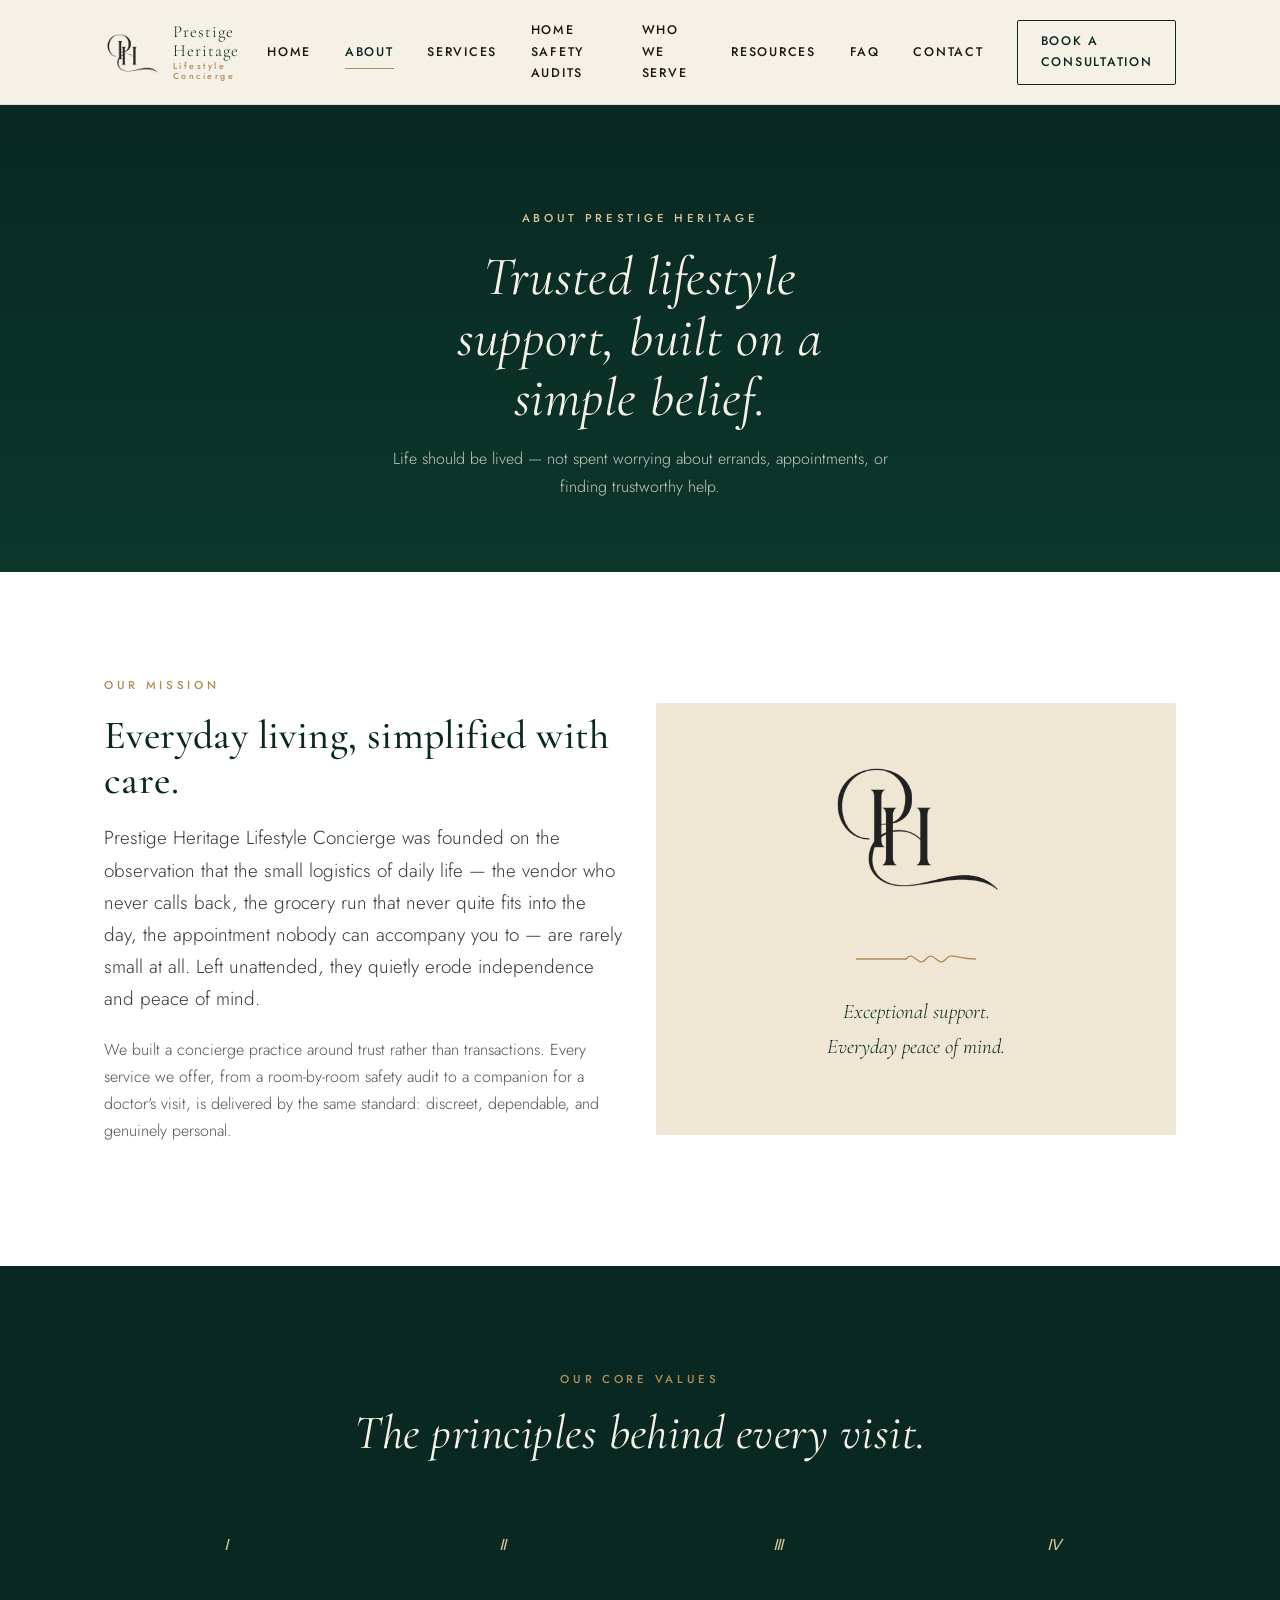
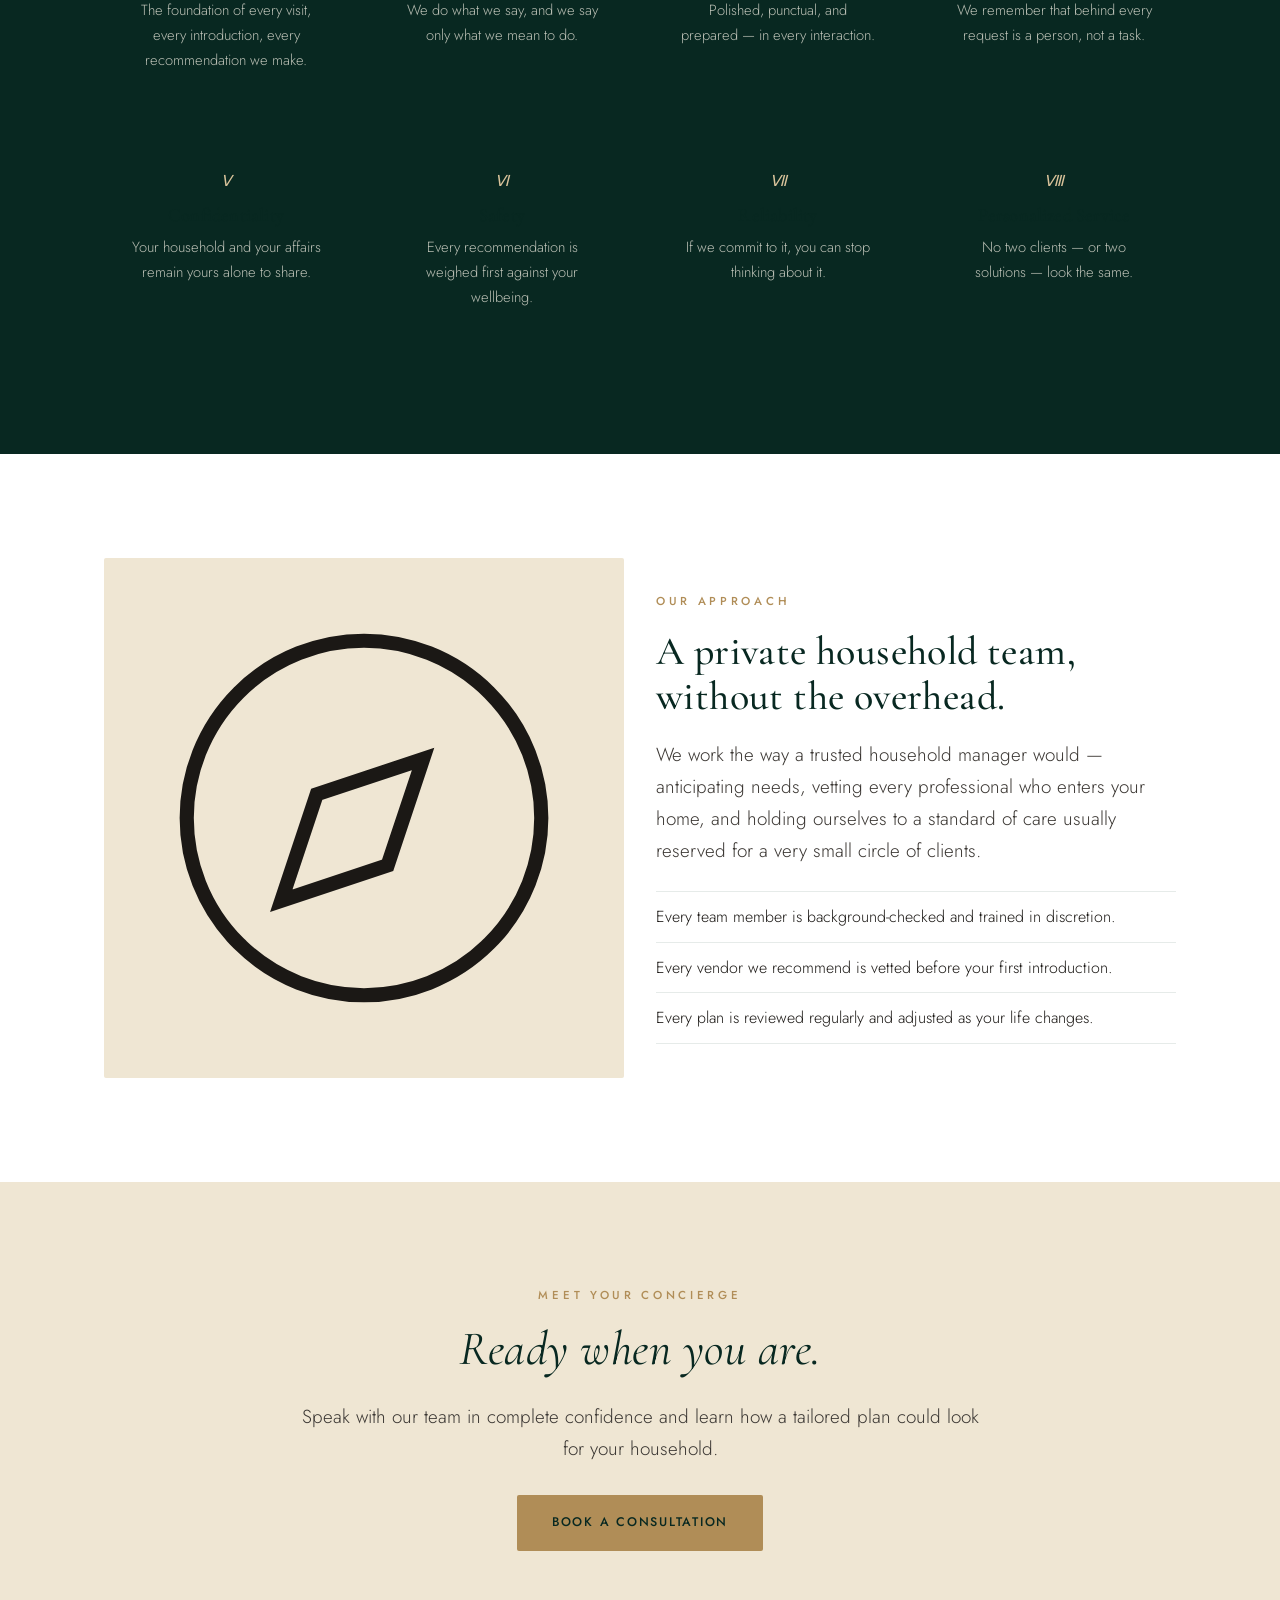
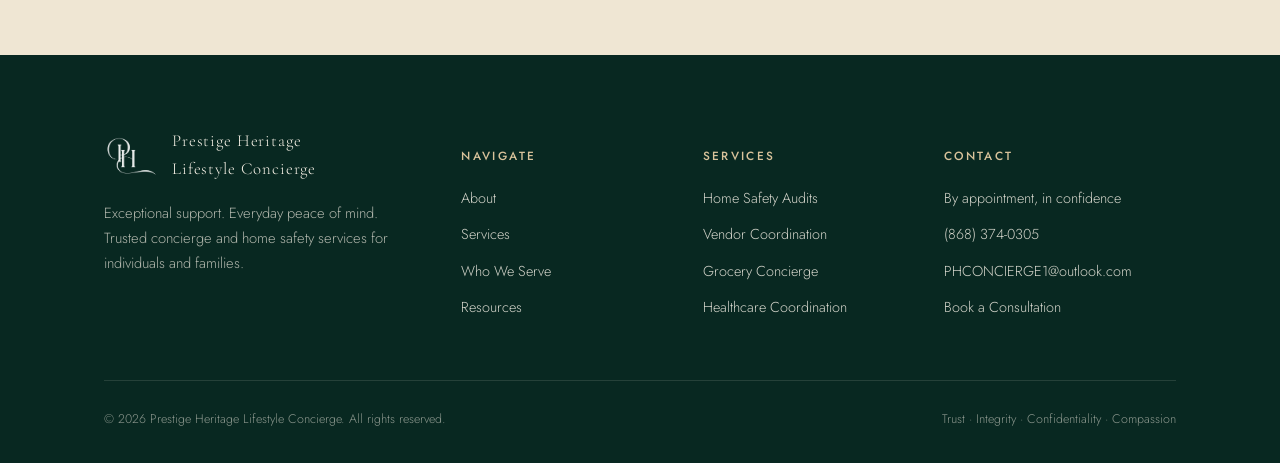
==== about.html @ 0e155824 "Add files via upload" ====
<!DOCTYPE html>
<html lang="en">
<head>
<meta charset="UTF-8">
<meta name="viewport" content="width=device-width, initial-scale=1.0">
<title>About | Prestige Heritage Lifestyle Concierge</title>
<meta name="description" content="Learn about Prestige Heritage Lifestyle Concierge's mission, philosophy and core values.">
<link rel="icon" href="assets/logo.png">
<link rel="stylesheet" href="assets/style.css">
</head>
<body>
  <header class="site-header">
    <div class="header-inner">
      <a href="index.html" class="brand">
        <img src="assets/logo.png" alt="Prestige Heritage Lifestyle Concierge monogram logo">
        <span class="brand-word">Prestige Heritage<small>Lifestyle Concierge</small></span>
      </a>
      <nav class="main-nav" aria-label="Primary">
        <a href="index.html">Home</a>
        <a href="about.html" class="active">About</a>
        <a href="services.html">Services</a>
        <a href="home-safety-audits.html">Home Safety Audits</a>
        <a href="who-we-serve.html">Who We Serve</a>
        <a href="resources.html">Resources</a>
        <a href="faq.html">FAQ</a>
        <a href="contact.html">Contact</a>
        <a href="contact.html" class="nav-cta">Book a Consultation</a>
      </nav>
      <button class="menu-toggle" aria-label="Toggle menu" aria-expanded="false">
        <span></span><span></span><span></span>
      </button>
    </div>
  </header>


  <section class="page-hero">
    <div class="eyebrow"><span>About Prestige Heritage</span></div>
    <h1>Trusted lifestyle support, built on a simple belief.</h1>
    <p>Life should be lived — not spent worrying about errands, appointments, or finding trustworthy help.</p>
  </section>

  <section class="bg-white">
    <div class="container grid grid-2" style="align-items:center;">
      <div class="reveal">
        <div class="eyebrow"><span>Our Mission</span></div>
        <h2 class="h-lg">Everyday living, simplified with care.</h2>
        <p class="lede">Prestige Heritage Lifestyle Concierge was founded on the observation that the small logistics of daily life — the vendor who never calls back, the grocery run that never quite fits into the day, the appointment nobody can accompany you to — are rarely small at all. Left unattended, they quietly erode independence and peace of mind.</p>
        <p style="color:#55504a;">We built a concierge practice around trust rather than transactions. Every service we offer, from a room-by-room safety audit to a companion for a doctor's visit, is delivered by the same standard: discreet, dependable, and genuinely personal.</p>
      </div>
      <div class="reveal" style="background:var(--cream-2);border-radius:var(--radius);padding:3rem;text-align:center;">
        <img src="assets/logo.png" alt="Prestige Heritage Lifestyle Concierge monogram" style="width:180px;margin:0 auto 1.5rem;">
        <svg class="flourish-divider" viewBox="0 0 120 22" fill="none" xmlns="http://www.w3.org/2000/svg" aria-hidden="true">
<path d="M0 11H50" stroke-linecap="round"/>
<path d="M50 11C58 1 62 21 70 11C78 1 82 21 90 11C96 4 100 11 120 11" stroke-linecap="round" stroke-linejoin="round"/>
</svg>
        <p style="font-family:var(--serif);font-style:italic;font-size:1.3rem;color:var(--emerald-deep);margin-top:1rem;">Exceptional support.<br>Everyday peace of mind.</p>
      </div>
    </div>
  </section>

  <section class="bg-emerald">
    <div class="container">
      <div class="center reveal" style="margin-bottom:3rem;">
        <div class="eyebrow center"><span>Our Core Values</span></div>
        <h2 class="h-xl">The principles behind every visit.</h2>
      </div>
      <div class="grid grid-4">
        <div class="pillar reveal">
          <span class="num">Ⅰ</span>
          <h4>Trust</h4>
          <p>The foundation of every visit, every introduction, every recommendation we make.</p>
        </div>
        <div class="pillar reveal">
          <span class="num">Ⅱ</span>
          <h4>Integrity</h4>
          <p>We do what we say, and we say only what we mean to do.</p>
        </div>
        <div class="pillar reveal">
          <span class="num">Ⅲ</span>
          <h4>Professionalism</h4>
          <p>Polished, punctual, and prepared — in every interaction.</p>
        </div>
        <div class="pillar reveal">
          <span class="num">Ⅳ</span>
          <h4>Compassion</h4>
          <p>We remember that behind every request is a person, not a task.</p>
        </div>
        <div class="pillar reveal">
          <span class="num">Ⅴ</span>
          <h4>Confidentiality</h4>
          <p>Your household and your affairs remain yours alone to share.</p>
        </div>
        <div class="pillar reveal">
          <span class="num">Ⅵ</span>
          <h4>Safety</h4>
          <p>Every recommendation is weighed first against your wellbeing.</p>
        </div>
        <div class="pillar reveal">
          <span class="num">Ⅶ</span>
          <h4>Reliability</h4>
          <p>If we commit to it, you can stop thinking about it.</p>
        </div>
        <div class="pillar reveal">
          <span class="num">Ⅷ</span>
          <h4>Personalized Service</h4>
          <p>No two clients — or two solutions — look the same.</p>
        </div>
      </div>
    </div>
  </section>

  <section class="bg-white">
    <div class="container grid grid-2" style="align-items:center;">
      <div class="reveal" style="order:2;">
        <div class="eyebrow"><span>Our Approach</span></div>
        <h2 class="h-lg">A private household team, without the overhead.</h2>
        <p class="lede">We work the way a trusted household manager would — anticipating needs, vetting every professional who enters your home, and holding ourselves to a standard of care usually reserved for a very small circle of clients.</p>
        <ul style="list-style:none;padding:0;margin:1.5rem 0 0;">
          <li style="padding:0.7rem 0;border-top:1px solid rgba(11,61,46,0.1);">Every team member is background-checked and trained in discretion.</li>
          <li style="padding:0.7rem 0;border-top:1px solid rgba(11,61,46,0.1);">Every vendor we recommend is vetted before your first introduction.</li>
          <li style="padding:0.7rem 0;border-top:1px solid rgba(11,61,46,0.1);border-bottom:1px solid rgba(11,61,46,0.1);">Every plan is reviewed regularly and adjusted as your life changes.</li>
        </ul>
      </div>
      <div class="reveal" style="order:1;background:var(--cream-2);border-radius:var(--radius);min-height:340px;display:flex;align-items:center;justify-content:center;">
        <svg class="icon" viewBox="0 0 44 44" fill="none" stroke="currentColor" stroke-width="1.2"><circle cx="22" cy="22" r="15"/><path d="M27 17l-3 9-9 3 3-9 9-3z"/></svg>
      </div>
    </div>
  </section>

  <section class="bg-cream2 center reveal">
    <div class="container">
      <div class="eyebrow center"><span>Meet Your Concierge</span></div>
      <h2 class="h-xl">Ready when you are.</h2>
      <p class="lede">Speak with our team in complete confidence and learn how a tailored plan could look for your household.</p>
      <a href="contact.html" class="btn btn-gold" style="margin-top:0.6rem;">Book a Consultation</a>
    </div>
  </section>

  <footer class="site-footer">
    <div class="container">
      <div class="footer-grid">
        <div>
          <div class="footer-brand">
            <img src="assets/logo.png" alt="PHLC monogram">
            <span>Prestige Heritage<br>Lifestyle Concierge</span>
          </div>
          <p style="max-width:34ch;font-size:0.92rem;color:rgba(246,241,230,0.7);">Exceptional support. Everyday peace of mind. Trusted concierge and home safety services for individuals and families.</p>
        </div>
        <div>
          <h5>Navigate</h5>
          <ul>
            <li><a href="about.html">About</a></li>
            <li><a href="services.html">Services</a></li>
            <li><a href="who-we-serve.html">Who We Serve</a></li>
            <li><a href="resources.html">Resources</a></li>
          </ul>
        </div>
        <div>
          <h5>Services</h5>
          <ul>
            <li><a href="home-safety-audits.html">Home Safety Audits</a></li>
            <li><a href="services.html#vendor">Vendor Coordination</a></li>
            <li><a href="services.html#grocery">Grocery Concierge</a></li>
            <li><a href="services.html#healthcare">Healthcare Coordination</a></li>
          </ul>
        </div>
        <div>
          <h5>Contact</h5>
          <ul>
            <li>By appointment, in confidence</li>
            <li><a href="tel:+18683740305">(868) 374-0305</a></li>
            <li><a href="mailto:PHCONCIERGE1@outlook.com">PHCONCIERGE1@outlook.com</a></li>
            <li><a href="contact.html">Book a Consultation</a></li>
          </ul>
        </div>
      </div>
      <div class="footer-bottom">
        <span>&copy; 2026 Prestige Heritage Lifestyle Concierge. All rights reserved.</span>
        <span>Trust &middot; Integrity &middot; Confidentiality &middot; Compassion</span>
      </div>
    </div>
  </footer>

<script src="assets/script.js"></script>
</body>
</html>
---- assets/style.css ----
/* ==========================================================================
   Prestige Heritage Lifestyle Concierge — Design System
   Deep Emerald / Cream / Matte Black / Metallic Gold / Warm Wood
   Display: Cormorant Garamond  |  Body: Jost  |  Utility: Jost (tracked caps)
   ========================================================================== */

@import url('https://fonts.googleapis.com/css2?family=Cormorant+Garamond:ital,wght@0,300;0,400;0,500;0,600;1,400&family=Jost:wght@300;400;500;600&display=swap');

:root{
  --emerald: #0E3B2E;
  --emerald-deep: #082821;
  --emerald-soft: #17493A;
  --cream: #F6F1E6;
  --cream-2: #EFE6D3;
  --white: #FFFFFF;
  --ink: #1B1815;
  --gold: #B08D57;
  --gold-light: #D9C39B;
  --wood: #8B5A2B;

  --serif: 'Cormorant Garamond', 'Times New Roman', serif;
  --sans: 'Jost', -apple-system, BlinkMacSystemFont, 'Segoe UI', sans-serif;

  --max: 1200px;
  --edge: clamp(1.5rem, 5vw, 5rem);
  --radius: 2px;
  --dur: 0.7s;
  --ease: cubic-bezier(.22,.61,.36,1);
}

*,*::before,*::after{ box-sizing: border-box; }
html{ scroll-behavior: smooth; }
body{
  margin:0;
  background: var(--cream);
  color: var(--ink);
  font-family: var(--sans);
  font-weight: 300;
  line-height: 1.7;
  -webkit-font-smoothing: antialiased;
  overflow-x: hidden;
}
img{ max-width:100%; display:block; }
a{ color: inherit; text-decoration:none; }
h1,h2,h3,h4{
  font-family: var(--serif);
  font-weight: 500;
  color: var(--emerald-deep);
  margin: 0 0 0.5em;
  letter-spacing: 0.01em;
  line-height: 1.12;
}
p{ margin: 0 0 1.1em; }
.container{ max-width: var(--max); margin: 0 auto; padding: 0 var(--edge); }

::selection{ background: var(--gold-light); color: var(--emerald-deep); }

:focus-visible{
  outline: 2px solid var(--gold);
  outline-offset: 3px;
}

@media (prefers-reduced-motion: reduce){
  *{ animation-duration: 0.001ms !important; animation-iteration-count: 1 !important; transition-duration: 0.001ms !important; scroll-behavior: auto !important; }
}

/* ---------- eyebrow / flourish signature ---------- */
.eyebrow{
  display:flex; align-items:center; gap: 0.9rem;
  font-family: var(--sans);
  font-size: 0.72rem;
  letter-spacing: 0.32em;
  text-transform: uppercase;
  color: var(--gold);
  font-weight: 500;
  margin-bottom: 1.1rem;
}
.eyebrow .flourish{ width: 46px; height: 10px; flex-shrink:0; }
.eyebrow .flourish path{ stroke: var(--gold); }
.center .eyebrow{ justify-content:center; }

.flourish-divider{
  width: 120px; height: 22px; margin: 1.6rem auto 0;
}
.flourish-divider path{ stroke: var(--gold); fill:none; stroke-width:1.3; }
.center-block .flourish-divider{ margin-left:auto; margin-right:auto; }

/* ---------- header ---------- */
.site-header{
  position: sticky; top:0; z-index: 100;
  background: rgba(246,241,230,0.92);
  backdrop-filter: blur(10px);
  border-bottom: 1px solid rgba(11,61,46,0.10);
}
.header-inner{
  display:flex; align-items:center; justify-content:space-between;
  padding: 0.9rem var(--edge);
  max-width: var(--max); margin:0 auto;
}
.brand{ display:flex; align-items:center; gap: 0.8rem; }
.brand img{ height: 46px; width:auto; }
.brand-word{
  font-family: var(--serif);
  font-size: 1.05rem;
  letter-spacing: 0.06em;
  color: var(--emerald-deep);
  line-height:1.1;
}
.brand-word small{
  display:block; font-family: var(--sans); font-size:0.55rem;
  letter-spacing:0.28em; color: var(--gold); font-weight:500; margin-top:2px;
}
nav.main-nav{ display:flex; align-items:center; gap: 2.1rem; }
nav.main-nav a{
  font-size: 0.78rem; letter-spacing: 0.14em; text-transform: uppercase;
  font-weight: 500; color: var(--ink); position:relative; padding: 6px 0;
}
nav.main-nav a::after{
  content:""; position:absolute; left:0; bottom:0; width:0; height:1px;
  background: var(--gold); transition: width 0.35s var(--ease);
}
nav.main-nav a:hover::after, nav.main-nav a.active::after{ width:100%; }
nav.main-nav a.active{ color: var(--emerald-deep); }
.nav-cta{
  border:1px solid var(--emerald-deep) !important;
  padding: 0.65rem 1.4rem !important; border-radius: var(--radius);
  color: var(--emerald-deep) !important;
}
.nav-cta::after{ display:none; }
.nav-cta:hover{ background: var(--emerald-deep); color: var(--cream) !important; }

.menu-toggle{ display:none; background:none; border:none; cursor:pointer; padding:8px; }
.menu-toggle span{ display:block; width:26px; height:1px; background:var(--emerald-deep); margin:6px 0; transition: all .3s var(--ease); }

/* ---------- buttons ---------- */
.btn{
  display:inline-flex; align-items:center; gap:0.6rem;
  font-family: var(--sans); font-size:0.78rem; letter-spacing:0.14em;
  text-transform:uppercase; font-weight:500;
  padding: 1rem 2.1rem; border-radius: var(--radius);
  transition: all .4s var(--ease); border: 1px solid transparent;
  cursor:pointer;
}
.btn-gold{ background: var(--gold); color: var(--emerald-deep); }
.btn-gold:hover{ background: var(--emerald-deep); color: var(--cream); }
.btn-outline-light{ border-color: rgba(246,241,230,0.5); color: var(--cream); }
.btn-outline-light:hover{ background: var(--cream); color: var(--emerald-deep); border-color: var(--cream); }
.btn-outline-dark{ border-color: var(--emerald-deep); color: var(--emerald-deep); }
.btn-outline-dark:hover{ background: var(--emerald-deep); color:var(--cream); }
.btn-ghost{ color: var(--emerald-deep); font-weight:500; }
.btn-ghost svg{ transition: transform .35s var(--ease); }
.btn-ghost:hover svg{ transform: translateX(5px); }

/* ---------- hero ---------- */
.hero{
  position:relative; min-height: 92vh; display:flex; align-items:center;
  background: radial-gradient(120% 100% at 85% 8%, #1a5943 0%, var(--emerald) 42%, var(--emerald-deep) 100%);
  color: var(--cream); overflow:hidden;
}
.hero::before{
  content:""; position:absolute; inset:0; opacity:0.5;
  background-image: repeating-linear-gradient(115deg, rgba(255,255,255,0.025) 0px, rgba(255,255,255,0.025) 1px, transparent 1px, transparent 90px);
}
.hero-mark{
  position:absolute; right: -6%; top:50%; transform: translateY(-50%);
  width: min(60vw, 720px); opacity: 0.06; filter: invert(1) brightness(2);
  pointer-events:none;
}
.hero-inner{ position:relative; z-index:2; max-width: var(--max); margin:0 auto; padding: 6rem var(--edge) 5rem; width:100%; }
.hero .eyebrow{ color: var(--gold-light); }
.hero .eyebrow .flourish path{ stroke: var(--gold-light); }
.hero h1{
  color: var(--cream); font-weight:400; font-style:italic;
  font-size: clamp(2.6rem, 5.6vw, 4.6rem); max-width: 15ch;
  opacity:0; transform: translateY(24px); animation: rise 1s var(--ease) 0.15s forwards;
}
.hero .sub{
  max-width: 46ch; font-size: 1.08rem; color: rgba(246,241,230,0.82); font-weight:300;
  opacity:0; transform: translateY(20px); animation: rise 1s var(--ease) 0.4s forwards;
}
.hero .actions{ display:flex; gap:1.1rem; flex-wrap:wrap; margin-top:2.2rem;
  opacity:0; transform: translateY(20px); animation: rise 1s var(--ease) 0.6s forwards; }
@keyframes rise{ to{ opacity:1; transform:none; } }

/* ---------- page hero (interior pages) ---------- */
.page-hero{
  background: linear-gradient(180deg, var(--emerald-deep), var(--emerald) 130%);
  color: var(--cream); padding: 6.5rem var(--edge) 4.5rem; text-align:center; position:relative; overflow:hidden;
}
.page-hero .eyebrow{ color: var(--gold-light); justify-content:center; }
.page-hero .eyebrow .flourish path{ stroke: var(--gold-light); }
.page-hero h1{ color: var(--cream); font-style:italic; font-weight:400; font-size: clamp(2.2rem, 4.6vw, 3.4rem); max-width: 20ch; margin: 0 auto 0.5rem; }
.page-hero p{ color: rgba(246,241,230,0.8); max-width: 56ch; margin: 1rem auto 0; }

/* ---------- sections ---------- */
section{ padding: 6.5rem 0; }
.section-tight{ padding: 4.5rem 0; }
.bg-cream2{ background: var(--cream-2); }
.bg-white{ background: var(--white); }
.bg-emerald{ background: var(--emerald-deep); color: var(--cream); }
.bg-emerald h2, .bg-emerald h3{ color: var(--cream); }
.center{ text-align:center; }
.lede{ font-size: 1.18rem; max-width: 62ch; color:#3b3733; }
.center .lede{ margin-left:auto; margin-right:auto; }

h2.h-xl{ font-size: clamp(2rem, 4vw, 3rem); font-weight:400; font-style: italic; }
h2.h-lg{ font-size: clamp(1.8rem, 3.2vw, 2.5rem); }

/* ---------- reveal on scroll ---------- */
.reveal{ opacity:0; transform: translateY(28px); transition: opacity .9s var(--ease), transform .9s var(--ease); }
.reveal.in{ opacity:1; transform:none; }

/* ---------- grid helpers ---------- */
.grid{ display:grid; gap: 2rem; }
.grid-2{ grid-template-columns: repeat(2, 1fr); }
.grid-3{ grid-template-columns: repeat(3, 1fr); }
.grid-4{ grid-template-columns: repeat(4, 1fr); }

/* ---------- service cards ---------- */
.card{
  background: var(--white); border-radius: var(--radius);
  padding: 2.6rem 2.2rem; border: 1px solid rgba(11,61,46,0.08);
  transition: transform .5s var(--ease), box-shadow .5s var(--ease), border-color .5s var(--ease);
  position:relative;
}
.card:hover{ transform: translateY(-8px); box-shadow: 0 30px 60px -25px rgba(14,59,46,0.28); border-color: var(--gold-light); }
.card .icon{ width:44px; height:44px; margin-bottom:1.4rem; color: var(--gold); }
.card h3{ font-size:1.4rem; margin-bottom:0.6rem; }
.card p{ color:#55504a; font-size:0.97rem; margin-bottom:1.4rem; }
.card .learn{ font-size:0.74rem; letter-spacing:0.14em; text-transform:uppercase; font-weight:500; color: var(--emerald-deep); display:inline-flex; align-items:center; gap:0.5rem; }
.card .learn svg{ transition: transform .35s var(--ease); }
.card:hover .learn svg{ transform: translateX(4px); }

/* ---------- values / pillars ---------- */
.pillar{ text-align:center; padding: 1.5rem; }
.pillar .num{ font-family: var(--serif); font-style:italic; color: var(--gold-light); font-size:0.95rem; display:block; margin-bottom:0.6rem; }
.pillar h4{ font-size:1.15rem; }
.pillar p{ font-size:0.92rem; color: rgba(246,241,230,0.75); }

/* ---------- who we serve tiles ---------- */
.tile{
  position:relative; border-radius: var(--radius); overflow:hidden; padding: 2.4rem 2rem;
  background: linear-gradient(155deg, var(--emerald-soft), var(--emerald-deep));
  color: var(--cream); min-height: 210px; display:flex; flex-direction:column; justify-content:flex-end;
  transition: transform .5s var(--ease);
}
.tile:hover{ transform: translateY(-6px); }
.tile h4{ color: var(--cream); font-size:1.3rem; margin-bottom:0.4rem; }
.tile p{ font-size:0.88rem; color: rgba(246,241,230,0.75); margin:0; }

/* ---------- quote / trust strip ---------- */
.quote-strip{
  background: var(--cream-2); padding: 4rem var(--edge); text-align:center;
}
.quote-strip blockquote{
  font-family: var(--serif); font-style:italic; font-size: clamp(1.3rem, 2.6vw, 1.9rem);
  max-width: 46ch; margin: 0 auto 1rem; color: var(--emerald-deep); font-weight:400;
}
.quote-strip cite{ font-style:normal; font-size:0.78rem; letter-spacing:0.14em; text-transform:uppercase; color: var(--gold); font-weight:500; }

/* ---------- steps / process ---------- */
.step{ display:flex; gap: 1.6rem; align-items:flex-start; }
.step .step-mark{
  font-family: var(--serif); font-style:italic; font-size:1.7rem; color: var(--gold);
  border: 1px solid var(--gold-light); border-radius:50%; width:56px; height:56px;
  display:flex; align-items:center; justify-content:center; flex-shrink:0;
}
.step h4{ font-size:1.2rem; margin-bottom:0.3rem; }
.step p{ font-size:0.94rem; color:#55504a; }

/* ---------- footer ---------- */
footer.site-footer{
  background: var(--emerald-deep); color: rgba(246,241,230,0.85); padding: 4.5rem 0 2rem;
}
.footer-grid{ display:grid; grid-template-columns: 1.6fr 1fr 1fr 1.2fr; gap: 3rem; margin-bottom: 3rem; }
.footer-brand{ display:flex; align-items:center; gap:0.9rem; margin-bottom:1.1rem; }
.footer-brand img{ height:44px; filter: brightness(0) invert(1); opacity:0.92; }
.footer-brand span{ font-family: var(--serif); font-size:1.05rem; color: var(--cream); letter-spacing:0.05em; }
footer h5{ font-size:0.74rem; letter-spacing:0.2em; text-transform:uppercase; color: var(--gold-light); margin-bottom:1.2rem; font-weight:500; }
footer ul{ list-style:none; margin:0; padding:0; }
footer li{ margin-bottom:0.75rem; font-size:0.9rem; }
footer a:hover{ color: var(--gold-light); }
.footer-bottom{ border-top:1px solid rgba(246,241,230,0.12); padding-top:1.8rem; display:flex; justify-content:space-between; flex-wrap:wrap; gap:1rem; font-size:0.78rem; color: rgba(246,241,230,0.55); }

/* ---------- faq accordion ---------- */
.faq-item{ border-bottom: 1px solid rgba(11,61,46,0.14); }
.faq-q{
  width:100%; text-align:left; background:none; border:none; cursor:pointer;
  padding: 1.6rem 0; display:flex; justify-content:space-between; align-items:center; gap:1rem;
  font-family: var(--serif); font-size:1.2rem; color: var(--emerald-deep);
}
.faq-q .plus{ position:relative; width:18px; height:18px; flex-shrink:0; }
.faq-q .plus::before, .faq-q .plus::after{ content:""; position:absolute; background: var(--gold); transition: transform .35s var(--ease); }
.faq-q .plus::before{ width:18px; height:1px; top:8.5px; left:0; }
.faq-q .plus::after{ width:1px; height:18px; left:8.5px; top:0; }
.faq-item.open .plus::after{ transform: rotate(90deg); opacity:0; }
.faq-a{ max-height:0; overflow:hidden; transition: max-height .5s var(--ease); }
.faq-a p{ padding-bottom:1.6rem; color:#55504a; max-width: 66ch; }

/* ---------- forms ---------- */
.form-field{ margin-bottom:1.4rem; }
.form-field label{ display:block; font-size:0.74rem; letter-spacing:0.14em; text-transform:uppercase; margin-bottom:0.55rem; color: var(--emerald-deep); font-weight:500; }
.form-field input, .form-field select, .form-field textarea{
  width:100%; padding: 0.9rem 1rem; border: 1px solid rgba(11,61,46,0.2); border-radius: var(--radius);
  background: var(--white); font-family: var(--sans); font-size:0.95rem; color: var(--ink);
  transition: border-color .3s var(--ease);
}
.form-field input:focus, .form-field select:focus, .form-field textarea:focus{ border-color: var(--gold); outline:none; }
.form-field textarea{ resize: vertical; min-height:120px; }

/* ---------- resource cards ---------- */
.res-card{ background: var(--white); border-radius: var(--radius); overflow:hidden; border:1px solid rgba(11,61,46,0.08); transition: transform .5s var(--ease), box-shadow .5s var(--ease); }
.res-card:hover{ transform: translateY(-6px); box-shadow: 0 30px 60px -25px rgba(14,59,46,0.25); }
.res-thumb{ height:170px; background: linear-gradient(150deg, var(--emerald-soft), var(--emerald-deep)); position:relative; }
.res-thumb svg{ position:absolute; inset:0; margin:auto; width:64px; height:64px; opacity:0.7; }
.res-body{ padding:1.8rem; }
.res-tag{ font-size:0.7rem; letter-spacing:0.16em; text-transform:uppercase; color: var(--gold); font-weight:500; margin-bottom:0.6rem; display:block; }
.res-body h3{ font-size:1.25rem; margin-bottom:0.5rem; }
.res-body p{ font-size:0.92rem; color:#55504a; }

/* ---------- responsive ---------- */
@media (max-width: 980px){
  .grid-4{ grid-template-columns: repeat(2,1fr); }
  .grid-3{ grid-template-columns: repeat(2,1fr); }
  .grid-2{ grid-template-columns: 1fr; }
  .footer-grid{ grid-template-columns: 1fr 1fr; }
}
@media (max-width: 760px){
  nav.main-nav{
    position:fixed; inset: 0 0 0 auto; width:78vw; max-width:340px; height:100vh;
    background: var(--cream); flex-direction:column; align-items:flex-start; justify-content:flex-start;
    padding: 6.5rem 2.2rem; gap: 1.6rem; transform: translateX(100%); transition: transform .5s var(--ease);
    box-shadow: -20px 0 50px rgba(0,0,0,0.15);
  }
  nav.main-nav.open{ transform: translateX(0); }
  .menu-toggle{ display:block; }
  .grid-4, .grid-3{ grid-template-columns: 1fr; }
  .footer-grid{ grid-template-columns: 1fr; gap: 2.2rem; }
  .step{ flex-direction:column; }
}
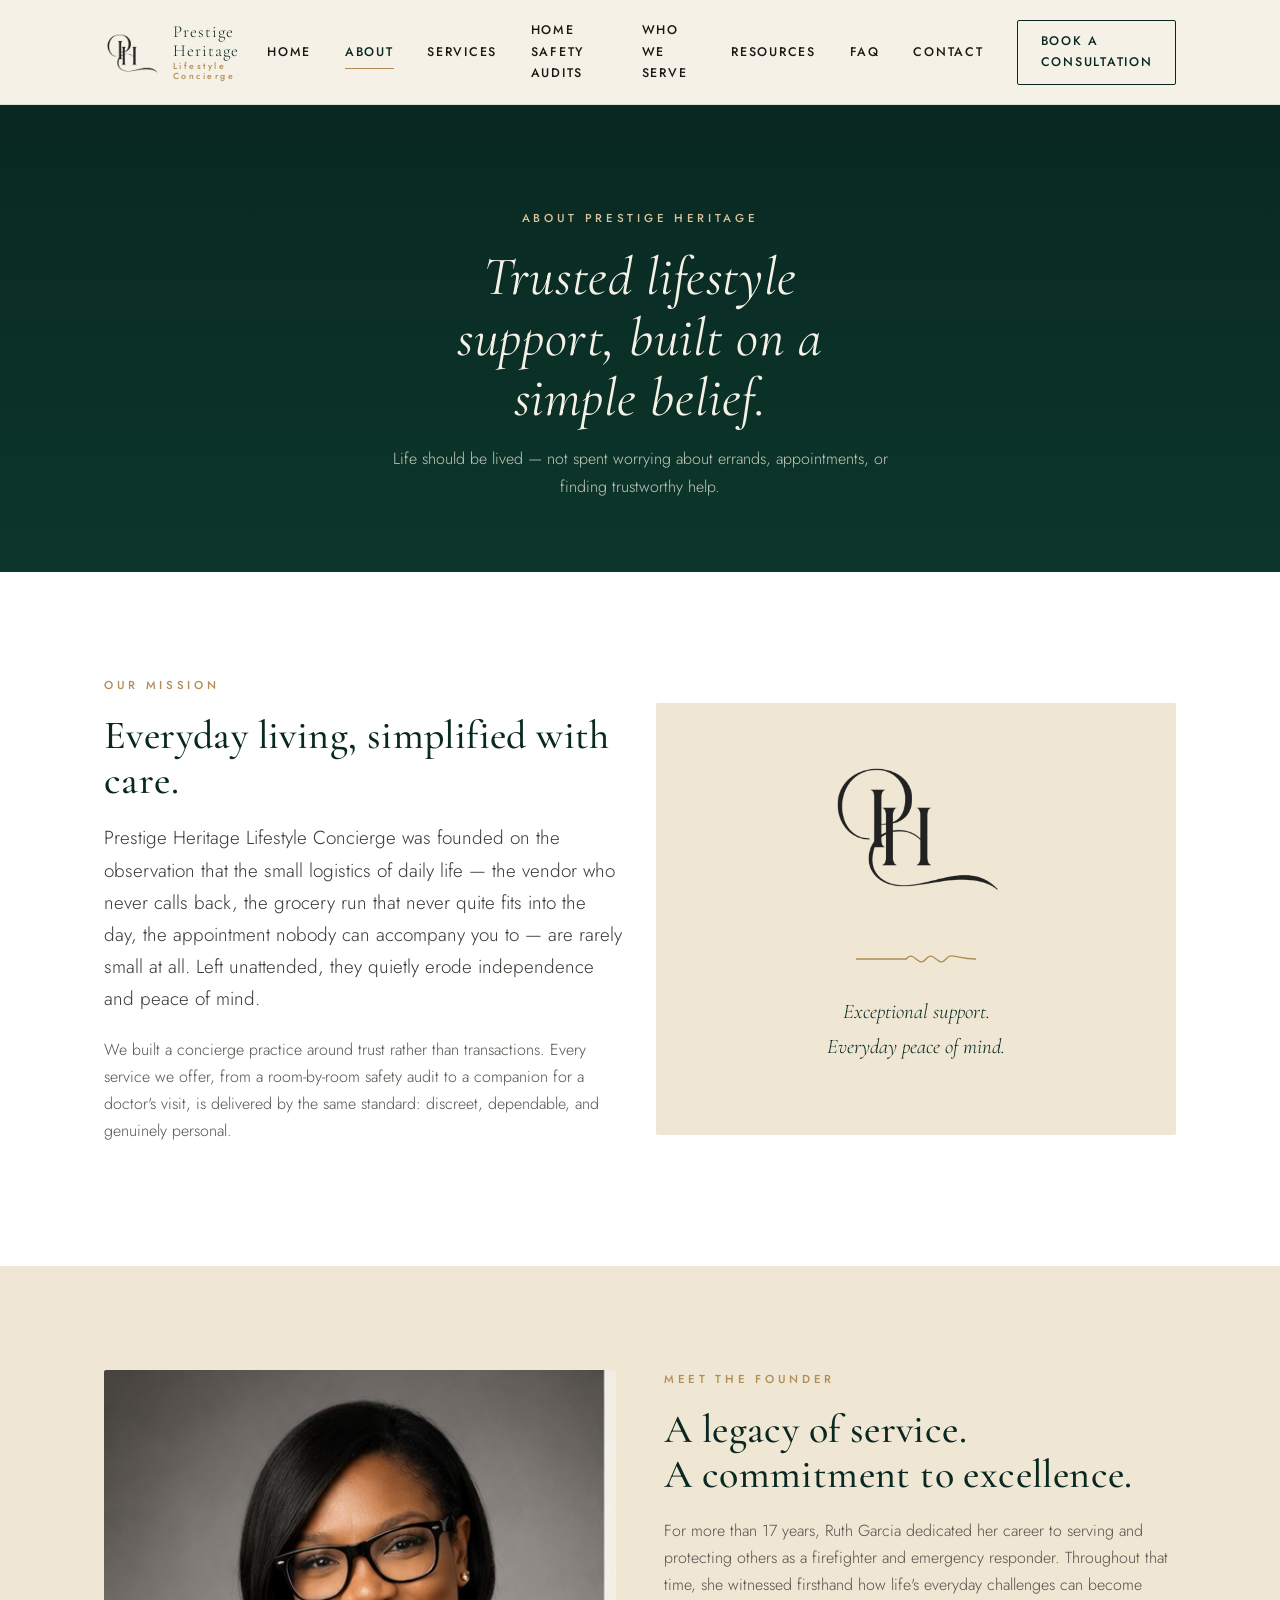
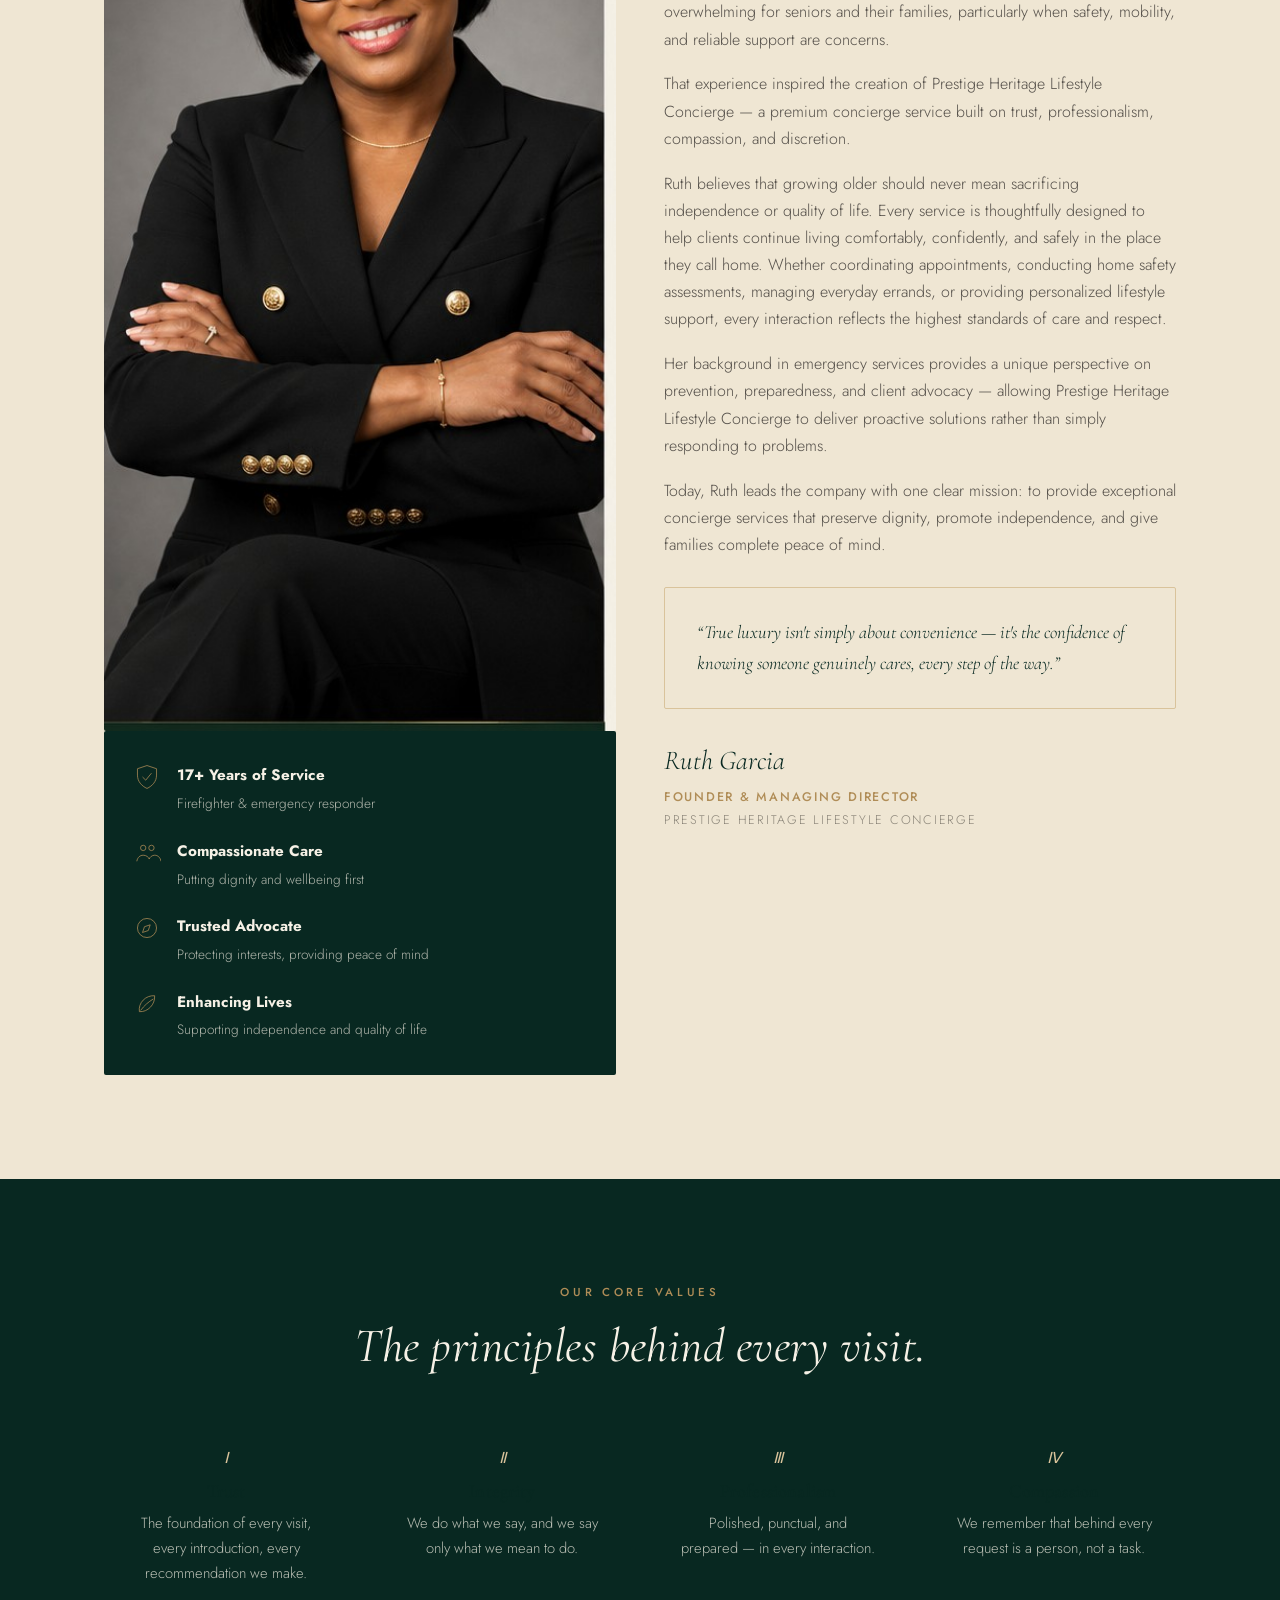
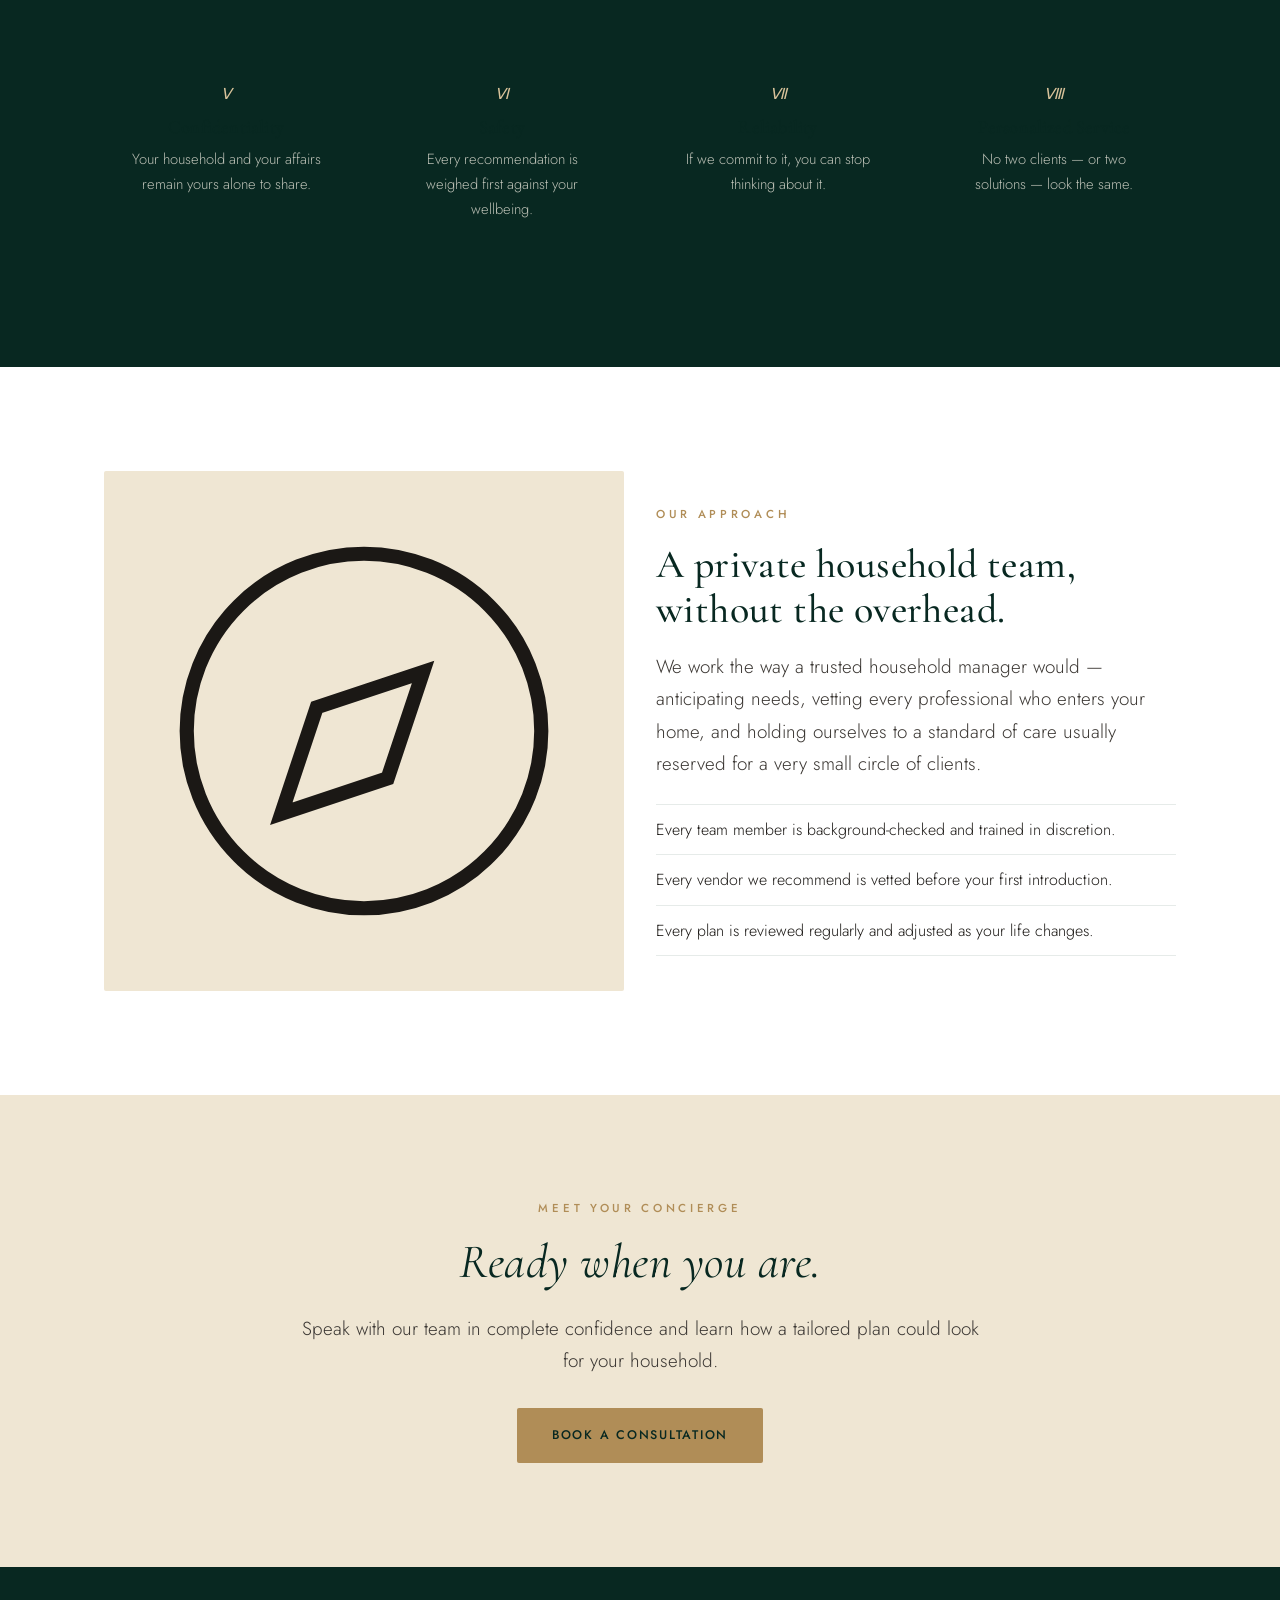
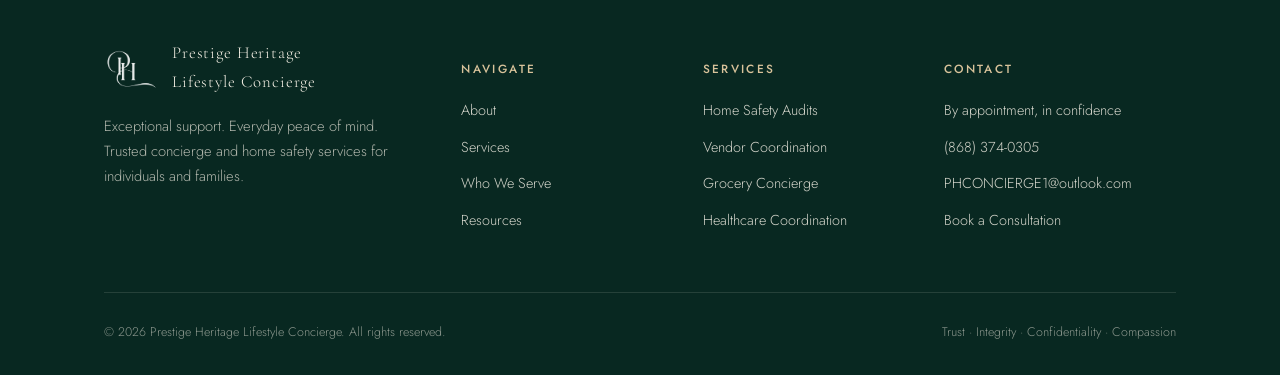
==== commit 1188bac0: "Add files via upload" ====
--- a/about.html
+++ b/about.html
@@ -58,6 +58,47 @@
     </div>
   </section>
 
+  <section class="bg-cream2">
+    <div class="container grid grid-2" style="align-items:flex-start;gap:3rem;">
+      <div class="reveal">
+        <img src="assets/founder.jpg" alt="Ruth Garcia, Founder and Managing Director of Prestige Heritage Lifestyle Concierge" style="border-radius:var(--radius);width:100%;display:block;">
+        <div style="background:var(--emerald-deep);color:var(--cream);padding:2rem 1.8rem;border-radius:var(--radius);">
+          <div style="display:flex;gap:1rem;align-items:flex-start;margin-bottom:1.4rem;">
+            <span style="color:var(--gold);flex-shrink:0;width:28px;"><svg class="icon" viewBox="0 0 44 44" fill="none" stroke="currentColor" stroke-width="1.2"><path d="M22 4l15 5v10c0 10-6.5 17-15 21C13.5 36 7 29 7 19V9l15-5z"/><path d="M15 22l5 5 9-11"/></svg></span>
+            <div><strong style="display:block;font-size:0.95rem;color:var(--cream);">17+ Years of Service</strong><span style="font-size:0.85rem;color:rgba(246,241,230,0.7);">Firefighter &amp; emergency responder</span></div>
+          </div>
+          <div style="display:flex;gap:1rem;align-items:flex-start;margin-bottom:1.4rem;">
+            <span style="color:var(--gold);flex-shrink:0;width:28px;"><svg class="icon" viewBox="0 0 44 44" fill="none" stroke="currentColor" stroke-width="1.2"><circle cx="16" cy="14" r="4.2"/><circle cx="29" cy="14" r="4.2"/><path d="M6 35c1-6 5-9.5 10-9.5s8.5 3 9.5 6C26.5 28.5 30 25.5 34 25.5c5 0 9 3.5 10 9.5"/></svg></span>
+            <div><strong style="display:block;font-size:0.95rem;color:var(--cream);">Compassionate Care</strong><span style="font-size:0.85rem;color:rgba(246,241,230,0.7);">Putting dignity and wellbeing first</span></div>
+          </div>
+          <div style="display:flex;gap:1rem;align-items:flex-start;margin-bottom:1.4rem;">
+            <span style="color:var(--gold);flex-shrink:0;width:28px;"><svg class="icon" viewBox="0 0 44 44" fill="none" stroke="currentColor" stroke-width="1.2"><circle cx="22" cy="22" r="15"/><path d="M27 17l-3 9-9 3 3-9 9-3z"/></svg></span>
+            <div><strong style="display:block;font-size:0.95rem;color:var(--cream);">Trusted Advocate</strong><span style="font-size:0.85rem;color:rgba(246,241,230,0.7);">Protecting interests, providing peace of mind</span></div>
+          </div>
+          <div style="display:flex;gap:1rem;align-items:flex-start;">
+            <span style="color:var(--gold);flex-shrink:0;width:28px;"><svg class="icon" viewBox="0 0 44 44" fill="none" stroke="currentColor" stroke-width="1.2"><path d="M10 34C8 20 20 8 34 9c1 14-11 26-24 25z"/><path d="M12 32c6-8 12-13 20-18"/></svg></span>
+            <div><strong style="display:block;font-size:0.95rem;color:var(--cream);">Enhancing Lives</strong><span style="font-size:0.85rem;color:rgba(246,241,230,0.7);">Supporting independence and quality of life</span></div>
+          </div>
+        </div>
+      </div>
+      <div class="reveal">
+        <div class="eyebrow"><span>Meet the Founder</span></div>
+        <h2 class="h-lg">A legacy of service.<br>A commitment to excellence.</h2>
+        <p style="color:#55504a;">For more than 17 years, Ruth Garcia dedicated her career to serving and protecting others as a firefighter and emergency responder. Throughout that time, she witnessed firsthand how life's everyday challenges can become overwhelming for seniors and their families, particularly when safety, mobility, and reliable support are concerns.</p>
+        <p style="color:#55504a;">That experience inspired the creation of Prestige Heritage Lifestyle Concierge — a premium concierge service built on trust, professionalism, compassion, and discretion.</p>
+        <p style="color:#55504a;">Ruth believes that growing older should never mean sacrificing independence or quality of life. Every service is thoughtfully designed to help clients continue living comfortably, confidently, and safely in the place they call home. Whether coordinating appointments, conducting home safety assessments, managing everyday errands, or providing personalized lifestyle support, every interaction reflects the highest standards of care and respect.</p>
+        <p style="color:#55504a;">Her background in emergency services provides a unique perspective on prevention, preparedness, and client advocacy — allowing Prestige Heritage Lifestyle Concierge to deliver proactive solutions rather than simply responding to problems.</p>
+        <p style="color:#55504a;">Today, Ruth leads the company with one clear mission: to provide exceptional concierge services that preserve dignity, promote independence, and give families complete peace of mind.</p>
+        <div style="border:1px solid var(--gold-light);border-radius:var(--radius);padding:1.8rem 2rem;margin:1.8rem 0;">
+          <p style="font-family:var(--serif);font-style:italic;font-size:1.15rem;color:var(--emerald-deep);margin:0;">&ldquo;True luxury isn't simply about convenience — it's the confidence of knowing someone genuinely cares, every step of the way.&rdquo;</p>
+        </div>
+        <p style="font-family:var(--serif);font-style:italic;font-size:1.7rem;color:var(--emerald-deep);margin-bottom:0.2rem;">Ruth Garcia</p>
+        <p style="font-size:0.78rem;letter-spacing:0.14em;text-transform:uppercase;color:var(--gold);margin-bottom:0.1rem;font-weight:500;">Founder &amp; Managing Director</p>
+        <p style="font-size:0.78rem;letter-spacing:0.14em;text-transform:uppercase;color:#8a8478;margin:0;">Prestige Heritage Lifestyle Concierge</p>
+      </div>
+    </div>
+  </section>
+
   <section class="bg-emerald">
     <div class="container">
       <div class="center reveal" style="margin-bottom:3rem;">
